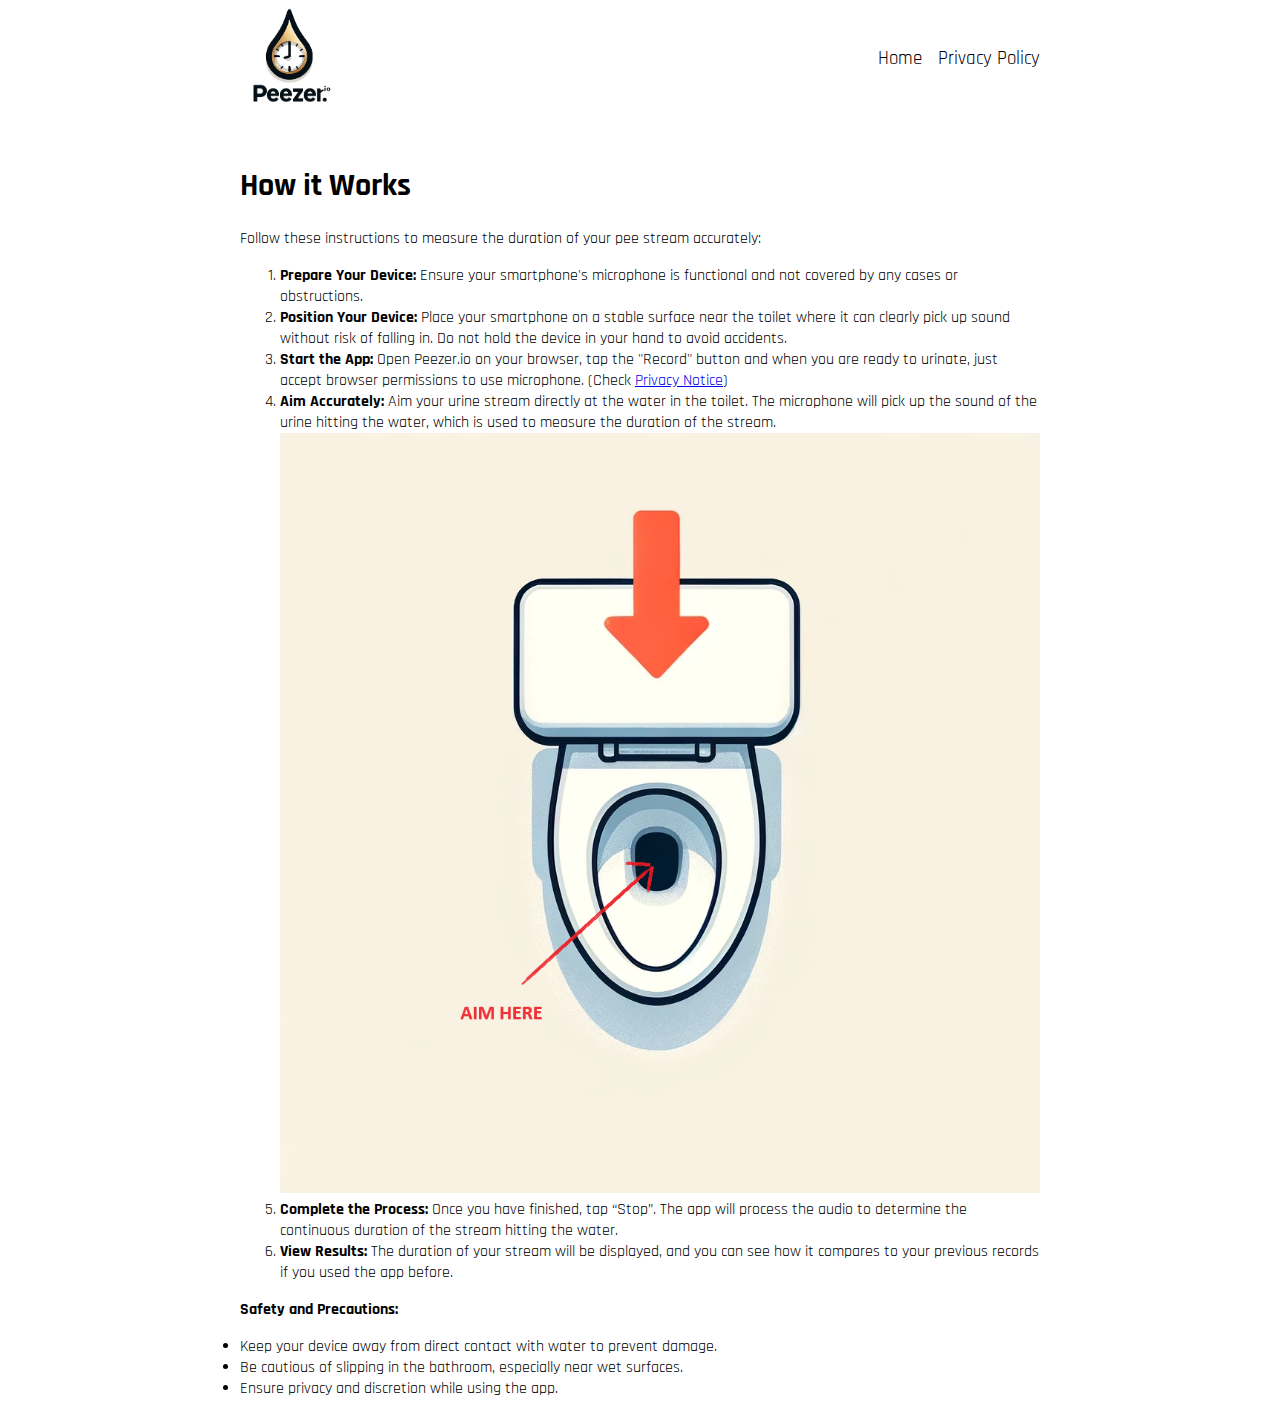
==== howItWorks.html @ baa35c35 "Initial MVP commit" ====
<!DOCTYPE html>
<html lang="en">
  <head>
    <meta charset="UTF-8" />
    <meta name="viewport" content="width=device-width, initial-scale=1.0" />
    <title>How it Works - Peezer.io</title>
    <link rel="icon" type="image/x-icon" href="assets/images/favicon.ico" />
    <link rel="preconnect" href="https://fonts.googleapis.com" />
    <link rel="preconnect" href="https://fonts.gstatic.com" crossorigin />
    <link
      href="https://fonts.googleapis.com/css2?family=Rajdhani:wght@300;400;500;600;700&display=swap"
      rel="stylesheet"
    />
    <link rel="stylesheet" href="styles.css" />
    <link rel="manifest" href="/manifest.json" />
  </head>
  <body>
    <header>
      <nav>
        <a href="/"
          ><img src="assets/images/logo.png" class="logo" alt="logo"
        /></a>
        <ul class="menu">
          <li><a href="/">Home</a></li>

          <li><a href="privacyPolicy.html">Privacy Policy</a></li>
        </ul>
      </nav>
    </header>
    <main>
      <h1>How it Works</h1>
      <section>
        <p>
          Follow these instructions to measure the duration of your pee stream
          accurately:
        </p>
        <ol>
          <li>
            <strong>Prepare Your Device:</strong> Ensure your smartphone's
            microphone is functional and not covered by any cases or
            obstructions.
          </li>
          <li>
            <strong>Position Your Device:</strong> Place your smartphone on a
            stable surface near the toilet where it can clearly pick up sound
            without risk of falling in. Do not hold the device in your hand to
            avoid accidents.
          </li>
          <li>
            <strong>Start the App:</strong> Open Peezer.io on your browser, tap
            the "Record" button and when you are ready to urinate, just accept
            browser permissions to use microphone. (Check
            <a href="privacyNotice.html">Privacy Notice</a>)
          </li>
          <li>
            <strong>Aim Accurately:</strong> Aim your urine stream directly at
            the water in the toilet. The microphone will pick up the sound of
            the urine hitting the water, which is used to measure the duration
            of the stream.
          </li>
          <img src="assets/images/toilet.png" alt="Instructional Diagram" />
          <li>
            <strong>Complete the Process:</strong> Once you have finished, tap
            “Stop”. The app will process the audio to determine the continuous
            duration of the stream hitting the water.
          </li>
          <li>
            <strong>View Results:</strong> The duration of your stream will be
            displayed, and you can see how it compares to your previous records
            if you used the app before.
          </li>
        </ol>

        <p><strong>Safety and Precautions:</strong></p>
        <ul>
          <li>
            Keep your device away from direct contact with water to prevent
            damage.
          </li>
          <li>
            Be cautious of slipping in the bathroom, especially near wet
            surfaces.
          </li>
          <li>Ensure privacy and discretion while using the app.</li>
        </ul>
      </section>
    </main>
  </body>
</html>
---- styles.css ----
:root {
  /* Color scheme */
  --primary-color: #000;
  --secondary-color: gold;
  --hover-color: #222;
  --text-color: white;
  --background-light: #f2f2f2;
  --background-medium: #f9f9f9;
  --border-color: #dddddd;

  /* Font styling */
  --font-family-main: "Rajdhani", sans-serif;
  --font-size-large: 1.2rem;
  --font-size-button: 0.8rem;

  /* Spacing and sizing */
  --default-padding: 10px 20px;
  --default-radius: 5px;

  /* Animation timing */
  --animation-duration: 0.8s;
  --animation-timing: ease-in-out;
}

body {
  margin: 0;
  padding: 5px;
  font-family: var(--font-family-main);
  display: flex;
  flex-direction: column;
  max-width: 800px;
  margin: auto;
}

ul {
  padding-left: 0;
}

header {
  margin-bottom: 2rem;
  width: 100%;
}

header nav {
  display: flex;
  justify-content: space-between;
  align-items: center;
}

.menu {
  display: flex;
  justify-content: space-between;
  align-items: center;
  gap: 1rem;
}

.menu li {
  list-style: none;
}

header nav a {
  text-decoration: none;
  font-size: var(--font-size-large);
  color: var(--primary-color);
}

.logo {
  max-width: 100px;
}

.landing {
  letter-spacing: 0.7px;
  text-align: center;
}

canvas {
  width: 100%;
  max-width: 800px;
}

img {
  max-width: 100%;
  margin: auto;
}

#recordButton {
  width: 100px;
  height: 100px;
  background-color: red;
  border-radius: 50%;
  border: none;
  color: var(--text-color);
  font-size: var(--font-size-button);
  cursor: pointer;
  font-family: var(--font-family-main);
  text-transform: uppercase;
  font-weight: 600;
  letter-spacing: 0.6px;
}

.main-wrapper,
#result {
  display: flex;
  flex-direction: column;
  align-items: center;
  justify-content: center;
  gap: 1rem;
}

#loadTableButton {
  background-color: var(--primary-color);
  color: var(--text-color);
  border: none;
  padding: var(--default-padding);
  font-size: var(--font-size-button);
  cursor: pointer;
  border-radius: var(--default-radius);
  transition: background-color 0.3s;
  font-family: var(--font-family-main);
  text-transform: uppercase;
  letter-spacing: 1px;
  font-weight: bolder;
}

#loadTableButton:hover {
  background-color: var(--hover-color);
}

.duration {
  color: var(--secondary-color);
  font-size: 2rem;
  font-weight: bold;
}

.volume {
  color: red;
  font-size: 2rem;
  font-weight: bold;
}

.heineken {
  max-width: 60px;
  position: relative;
  top: 30px;
  left: -15px;
}

#durationTable {
  width: 100%;
  border-collapse: collapse;
}

#durationTable th,
#durationTable td {
  border: 1px solid var(--border-color);
  text-align: left;
  padding: 8px;
}

#durationTable th {
  background-color: var(--background-light);
}

#durationTable tr:nth-child(even) {
  background-color: var(--background-medium);
}

.sound-wave {
  display: flex;
  align-items: center;
  justify-content: space-around;
  height: 50px;
  width: 100%;
}

.bar {
  width: 5px;
  height: 10px;
  background-color: var(--secondary-color);
  animation: pulsate var(--animation-duration) var(--animation-timing) infinite;
  border-radius: 5px;
}

.bar:nth-child(1) {
  animation-delay: 0s;
}
.bar:nth-child(2) {
  animation-delay: 0.1s;
}
.bar:nth-child(3) {
  animation-delay: 0.2s;
}
.bar:nth-child(4) {
  animation-delay: 0.3s;
}
.bar:nth-child(5) {
  animation-delay: 0.4s;
}

@keyframes pulsate {
  0%,
  100% {
    transform: scaleY(1);
  }
  50% {
    transform: scaleY(2);
  }
}

@media screen and (max-width: 500px) {
  header nav {
    flex-direction: column;
  }
}

#installPopup {
  position: fixed;
  top: 0;
  left: 0;
  width: 100%;
  background: white;
  box-shadow: 0 4px 6px rgba(0, 0, 0, 0.1);
  z-index: 1000; /* Ensures the popup appears above other content */
  display: none; /* Hidden by default */
  text-align: center;
}

.popupContent {
  padding: 1rem;
  margin: 0 auto;
  display: flex;
  flex-direction: column;
  justify-content: center;
  align-items: center;
}

#installPopup p {
  color: black;
  font-size: 16px;
  margin: 10px 0;
}

#btnAdd {
  font-family: var(--font-family-main);
  background-color: gold;
  color: black;
  border: none;
  padding: 10px 20px;
  font-weight: 600;
  letter-spacing: 1px;
  font-size: 16px;
  cursor: pointer;
  border-radius: 5px;
  transition: background-color 0.3s, color 0.3s;
}

#btnAdd:hover {
  background-color: red;
  color: white;
}

#btnClose {
  color: black; /* Match the text color for consistency */
  background: none;
  border: none;
  font-size: 24px; /* Large enough to be easily clickable */
  cursor: pointer;
  opacity: 0.6;
}

#btnClose:hover {
  opacity: 1; /* Increase visibility on hover for better interaction feedback */
}

.ios-popup {
  padding: 20px;
  background-color: white;
  border-radius: 10px;
  box-shadow: 0 4px 8px rgba(0, 0, 0, 0.1);
  position: fixed;
  top: 50%; /* Center vertically in the middle of the screen */
  left: 50%; /* Center horizontally */
  transform: translate(
    -50%,
    -50%
  ); /* Adjust the position to truly center the element */
  z-index: 1000;
  width: 80%; /* Responsive width */
  max-width: 500px; /* Maximum width to ensure it fits on smaller screens */
  box-sizing: border-box;
  text-align: center;
  margin: 0; /* Remove margin to avoid any offset issues */
}

.close-button {
  position: absolute;
  top: 10px;
  right: 10px;
  border: none;
  background: none;
  color: #333;
  font-size: 24px;
  cursor: pointer;
  border-radius: 0;
}

.close-button:hover {
  color: #666;
}
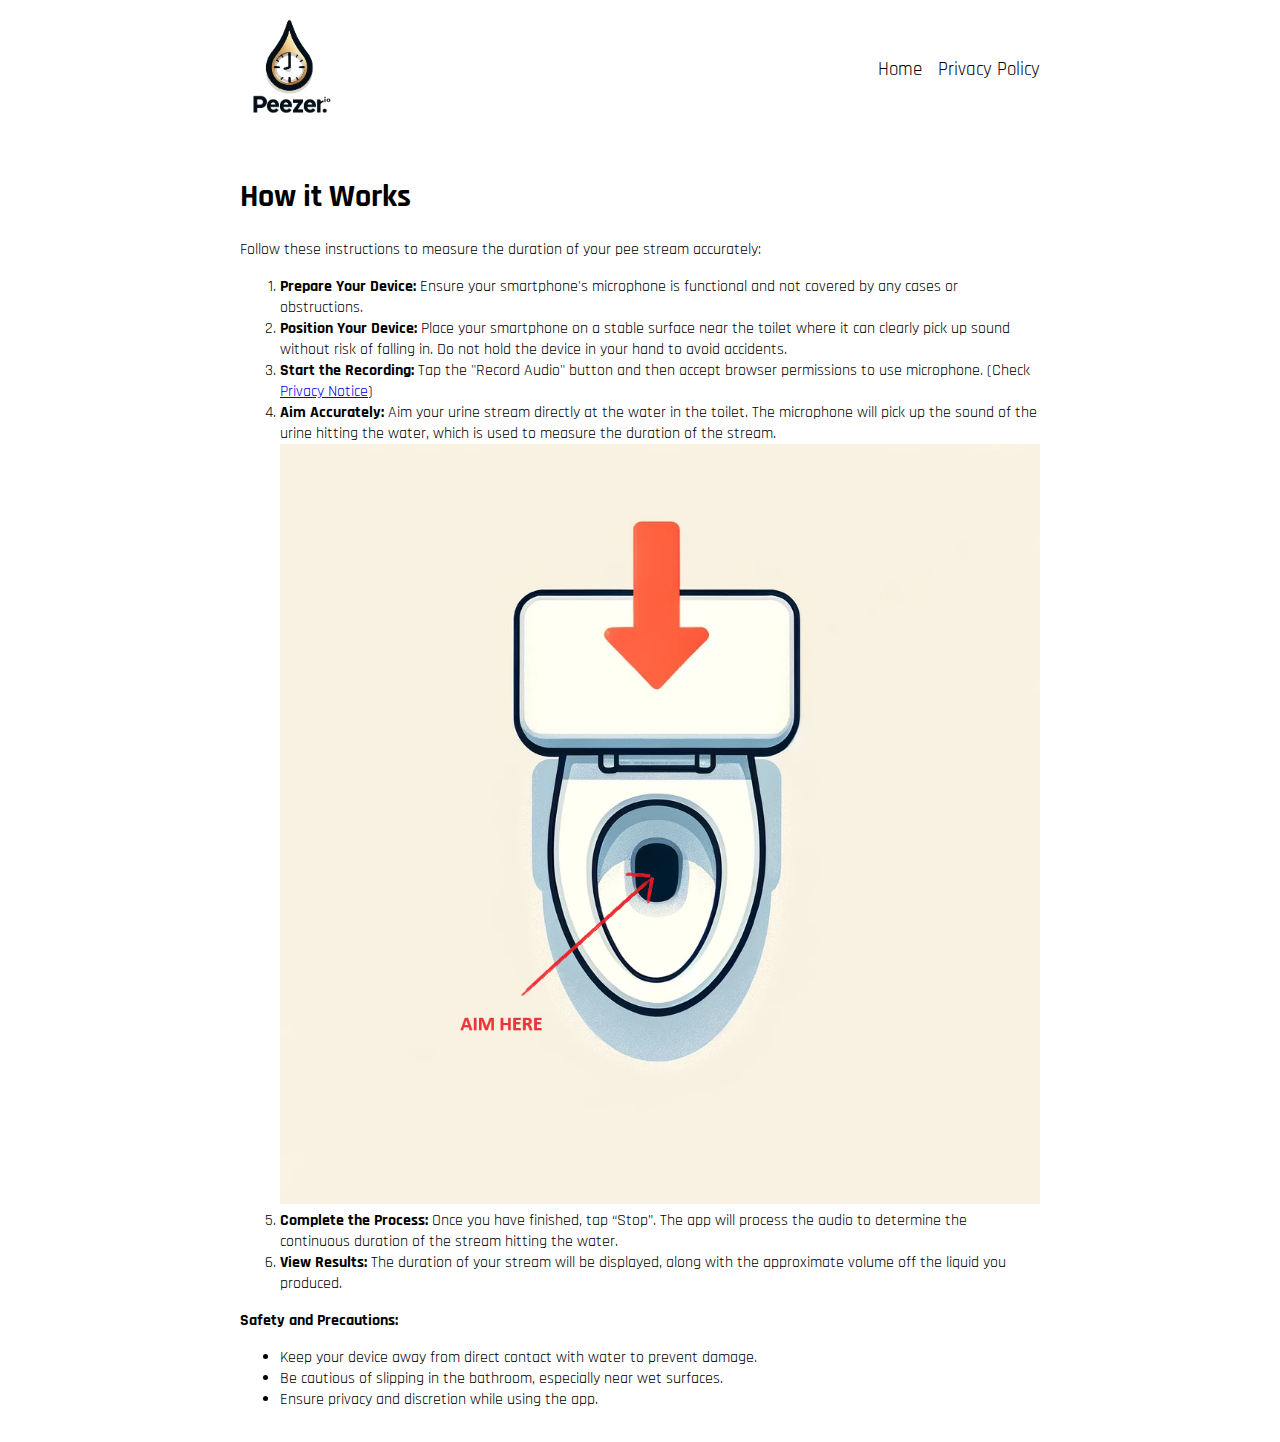
==== commit 59122938: "small UI/UX fixes" ====
--- a/howItWorks.html
+++ b/howItWorks.html
@@ -47,9 +47,8 @@
             avoid accidents.
           </li>
           <li>
-            <strong>Start the App:</strong> Open Peezer.io on your browser, tap
-            the "Record" button and when you are ready to urinate, just accept
-            browser permissions to use microphone. (Check
+            <strong>Start the Recording:</strong> Tap the "Record Audio" button
+            and then accept browser permissions to use microphone. (Check
             <a href="privacyNotice.html">Privacy Notice</a>)
           </li>
           <li>
@@ -66,8 +65,8 @@
           </li>
           <li>
             <strong>View Results:</strong> The duration of your stream will be
-            displayed, and you can see how it compares to your previous records
-            if you used the app before.
+            displayed, along with the approximate volume off the liquid you
+            produced.
           </li>
         </ol>
 
--- a/styles.css
+++ b/styles.css
@@ -24,7 +24,7 @@
 
 body {
   margin: 0;
-  padding: 5px;
+  padding: 1rem;
   font-family: var(--font-family-main);
   display: flex;
   flex-direction: column;
@@ -32,10 +32,6 @@
   margin: auto;
 }
 
-ul {
-  padding-left: 0;
-}
-
 header {
   margin-bottom: 2rem;
   width: 100%;
@@ -52,6 +48,7 @@
   justify-content: space-between;
   align-items: center;
   gap: 1rem;
+  padding-left: 0;
 }
 
 .menu li {
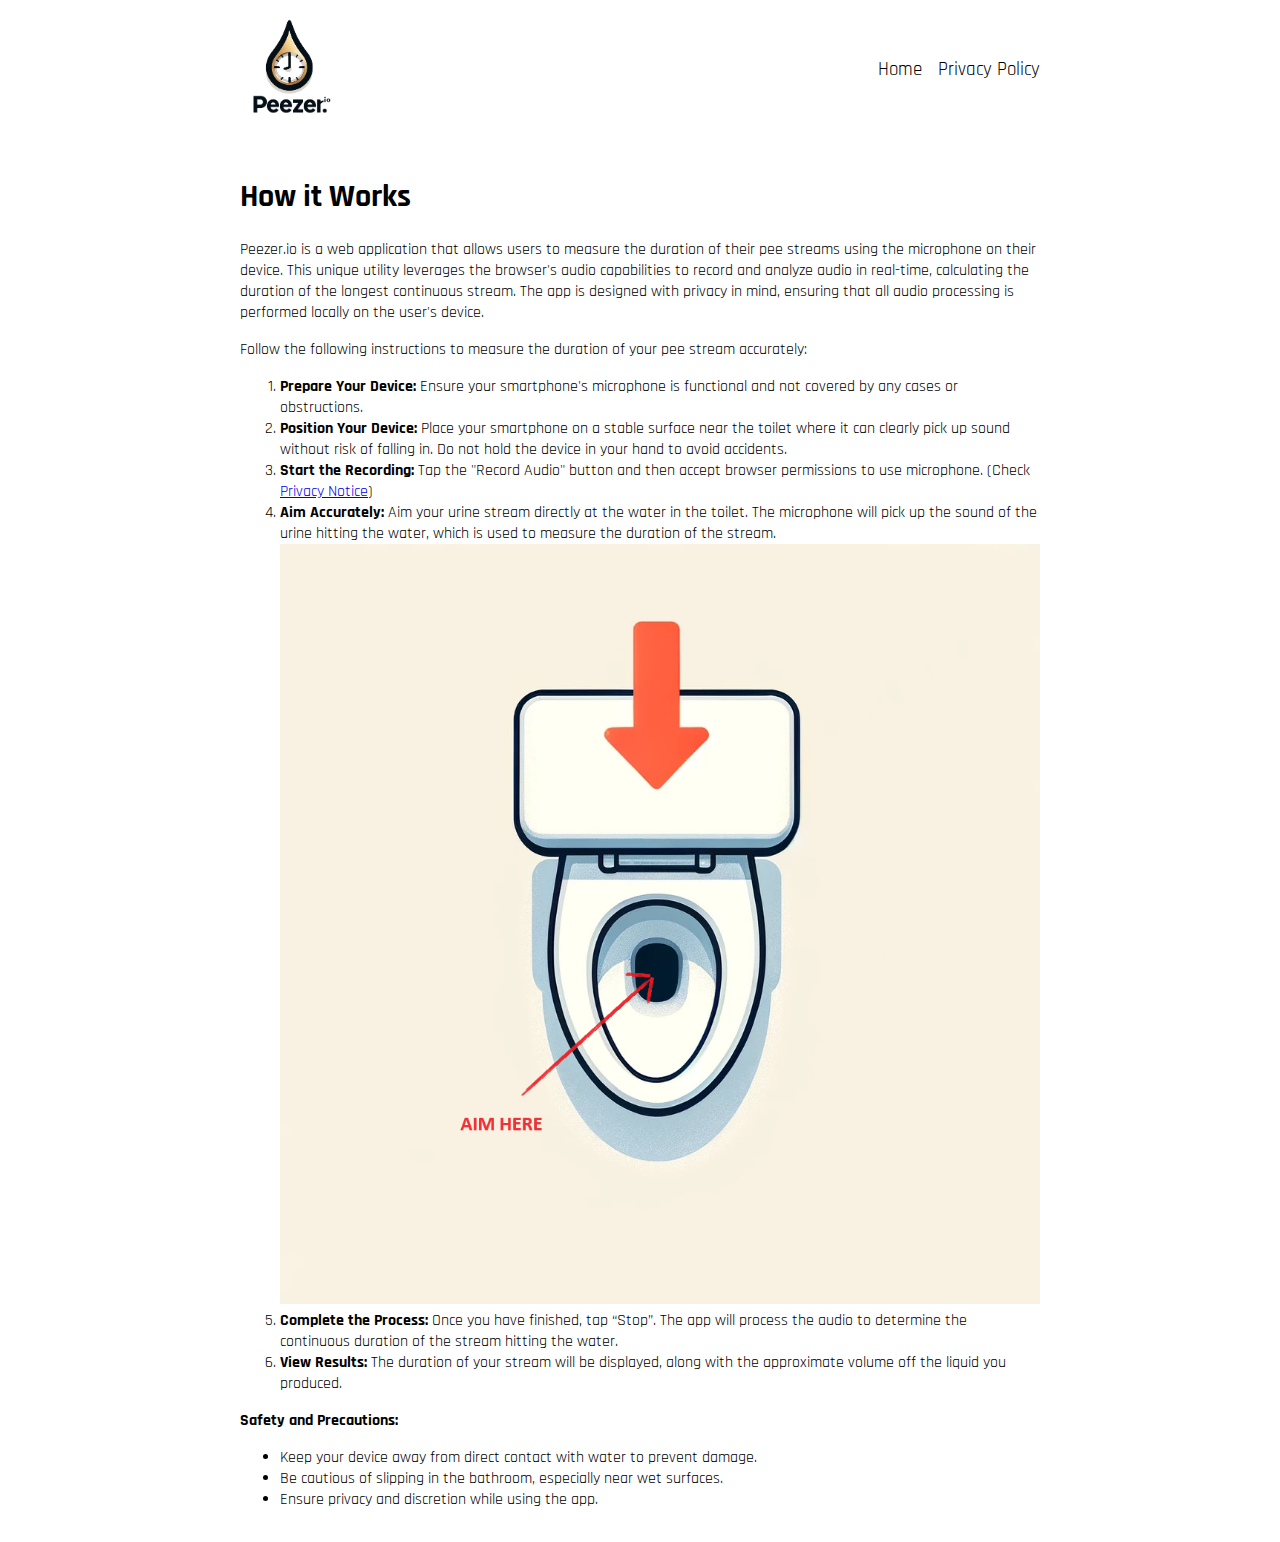
==== commit 33b6341b: "text change how it works page" ====
--- a/howItWorks.html
+++ b/howItWorks.html
@@ -29,10 +29,18 @@
     </header>
     <main>
       <h1>How it Works</h1>
+      <p>
+        Peezer.io is a web application that allows users to measure the duration
+        of their pee streams using the microphone on their device. This unique
+        utility leverages the browser's audio capabilities to record and analyze
+        audio in real-time, calculating the duration of the longest continuous
+        stream. The app is designed with privacy in mind, ensuring that all
+        audio processing is performed locally on the user's device.
+      </p>
       <section>
         <p>
-          Follow these instructions to measure the duration of your pee stream
-          accurately:
+          Follow the following instructions to measure the duration of your pee
+          stream accurately:
         </p>
         <ol>
           <li>
